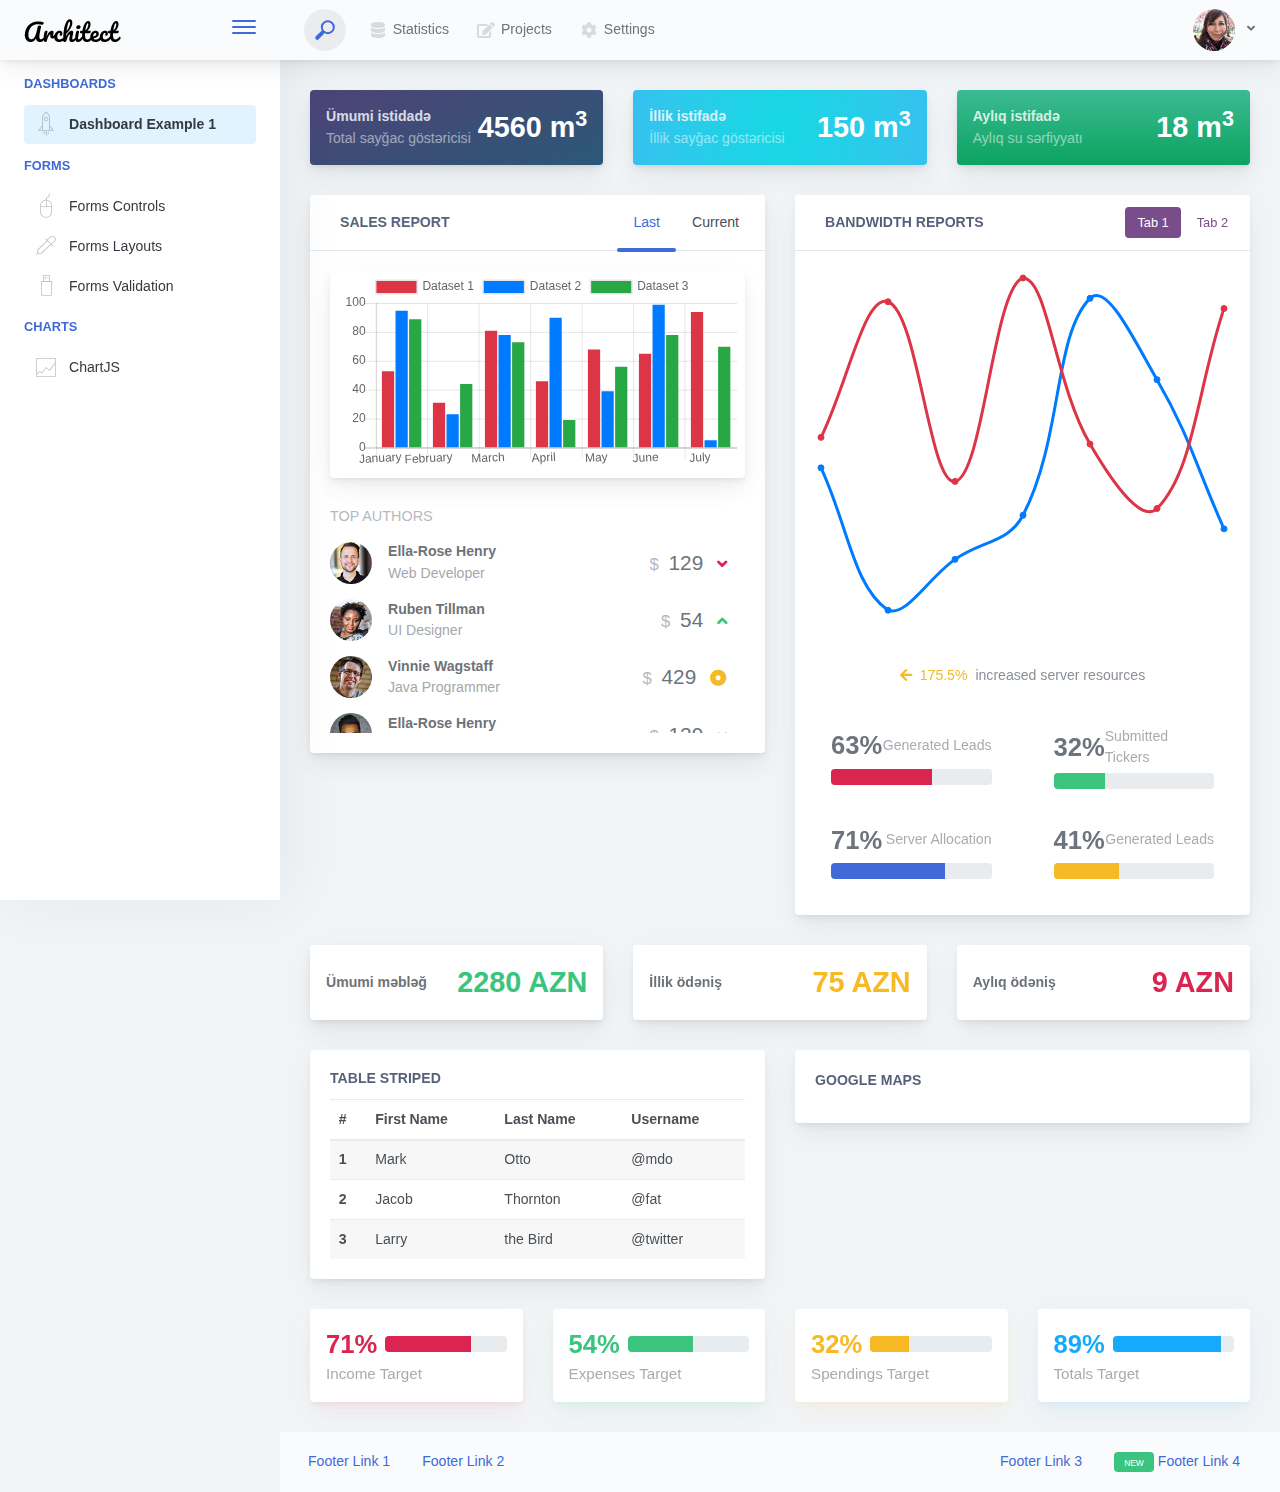
==== index.html @ ba6c0e0d "third" ====
<!doctype html>
<html lang="en">

<head>
    <meta charset="utf-8">
    <meta http-equiv="X-UA-Compatible" content="IE=edge">
    <meta http-equiv="Content-Language" content="en">
    <meta http-equiv="Content-Type" content="text/html; charset=utf-8"/>
    <title>AQUArantine</title>
    <meta name="viewport" content="width=device-width, initial-scale=1, maximum-scale=1, user-scalable=no, shrink-to-fit=no" />
    <meta name="description" content="This is an example dashboard created using build-in elements and components.">
    <meta name="msapplication-tap-highlight" content="no">
    <!--
    =========================================================
    * ArchitectUI HTML Theme Dashboard - v1.0.0
    =========================================================
    * Product Page: https://dashboardpack.com
    * Copyright 2019 DashboardPack (https://dashboardpack.com)
    * Licensed under MIT (https://github.com/DashboardPack/architectui-html-theme-free/blob/master/LICENSE)
    =========================================================
    * The above copyright notice and this permission notice shall be included in all copies or substantial portions of the Software.
    -->
<link href="./main.css" rel="stylesheet"></head>
<body>
    <div class="app-container app-theme-white body-tabs-shadow fixed-sidebar fixed-header">
        <div class="app-header header-shadow">
            <div class="app-header__logo">
                <div class="logo-src"></div>
                <div class="header__pane ml-auto">
                    <div>
                        <button type="button" class="hamburger close-sidebar-btn hamburger--elastic" data-class="closed-sidebar">
                            <span class="hamburger-box">
                                <span class="hamburger-inner"></span>
                            </span>
                        </button>
                    </div>
                </div>
            </div>
            <div class="app-header__mobile-menu">
                <div>
                    <button type="button" class="hamburger hamburger--elastic mobile-toggle-nav">
                        <span class="hamburger-box">
                            <span class="hamburger-inner"></span>
                        </span>
                    </button>
                </div>
            </div>
            <div class="app-header__menu">
                <span>
                    <button type="button" class="btn-icon btn-icon-only btn btn-primary btn-sm mobile-toggle-header-nav">
                        <span class="btn-icon-wrapper">
                            <i class="fa fa-ellipsis-v fa-w-6"></i>
                        </span>
                    </button>
                </span>
            </div>    <div class="app-header__content">
                <div class="app-header-left">
                    <div class="search-wrapper">
                        <div class="input-holder">
                            <input type="text" class="search-input" placeholder="Type to search">
                            <button class="search-icon"><span></span></button>
                        </div>
                        <button class="close"></button>
                    </div>
                    <ul class="header-menu nav">
                        <li class="nav-item">
                            <a href="javascript:void(0);" class="nav-link">
                                <i class="nav-link-icon fa fa-database"> </i>
                                Statistics
                            </a>
                        </li>
                        <li class="btn-group nav-item">
                            <a href="javascript:void(0);" class="nav-link">
                                <i class="nav-link-icon fa fa-edit"></i>
                                Projects
                            </a>
                        </li>
                        <li class="dropdown nav-item">
                            <a href="javascript:void(0);" class="nav-link">
                                <i class="nav-link-icon fa fa-cog"></i>
                                Settings
                            </a>
                        </li>
                    </ul>        </div>
                <div class="app-header-right">
                    <div class="header-btn-lg pr-0">
                        <div class="widget-content p-0">
                            <div class="widget-content-wrapper">
                                <div class="widget-content-left">
                                    <div class="btn-group">
                                        <a data-toggle="dropdown" aria-haspopup="true" aria-expanded="false" class="p-0 btn">
                                            <img width="42" class="rounded-circle" src="assets/images/avatars/1.jpg" alt="">
                                            <i class="fa fa-angle-down ml-2 opacity-8"></i>
                                        </a>
                                        <div tabindex="-1" role="menu" aria-hidden="true" class="dropdown-menu dropdown-menu-right">
                                            <button type="button" tabindex="0" class="dropdown-item">User Account</button>
                                            <button type="button" tabindex="0" class="dropdown-item">Settings</button>
                                            <h6 tabindex="-1" class="dropdown-header">Header</h6>
                                            <button type="button" tabindex="0" class="dropdown-item">Actions</button>
                                            <div tabindex="-1" class="dropdown-divider"></div>
                                            <button type="button" tabindex="0" class="dropdown-item">Dividers</button>
                                        </div>
                                    </div>
                                </div>
                                <div class="widget-content-left  ml-3 header-user-info">
                                    <div class="widget-heading">
                                        Alina Mclourd
                                    </div>
                                    <div class="widget-subheading">
                                        VP People Manager
                                    </div>
                                </div>
                                <div class="widget-content-right header-user-info ml-3">
                                    <button type="button" class="btn-shadow p-1 btn btn-primary btn-sm show-toastr-example">
                                        <i class="fa text-white fa-calendar pr-1 pl-1"></i>
                                    </button>
                                </div>
                            </div>
                        </div>
                    </div>        </div>
            </div>
        </div>        <div class="ui-theme-settings">
            <div class="theme-settings__inner">
                <div class="scrollbar-container">
                    <div class="theme-settings__options-wrapper">
                        <h3 class="themeoptions-heading">Layout Options
                        </h3>
                        <div class="p-3">
                            <ul class="list-group">
                                <li class="list-group-item">
                                    <div class="widget-content p-0">
                                        <div class="widget-content-wrapper">
                                            <div class="widget-content-left mr-3">
                                                <div class="switch has-switch switch-container-class" data-class="fixed-header">
                                                    <div class="switch-animate switch-on">
                                                        <input type="checkbox" checked data-toggle="toggle" data-onstyle="success">
                                                    </div>
                                                </div>
                                            </div>
                                            <div class="widget-content-left">
                                                <div class="widget-heading">Fixed Header
                                                </div>
                                                <div class="widget-subheading">Makes the header top fixed, always visible!
                                                </div>
                                            </div>
                                        </div>
                                    </div>
                                </li>
                                <li class="list-group-item">
                                    <div class="widget-content p-0">
                                        <div class="widget-content-wrapper">
                                            <div class="widget-content-left mr-3">
                                                <div class="switch has-switch switch-container-class" data-class="fixed-sidebar">
                                                    <div class="switch-animate switch-on">
                                                        <input type="checkbox" checked data-toggle="toggle" data-onstyle="success">
                                                    </div>
                                                </div>
                                            </div>
                                            <div class="widget-content-left">
                                                <div class="widget-heading">Fixed Sidebar
                                                </div>
                                                <div class="widget-subheading">Makes the sidebar left fixed, always visible!
                                                </div>
                                            </div>
                                        </div>
                                    </div>
                                </li>
                                <li class="list-group-item">
                                    <div class="widget-content p-0">
                                        <div class="widget-content-wrapper">
                                            <div class="widget-content-left mr-3">
                                                <div class="switch has-switch switch-container-class" data-class="fixed-footer">
                                                    <div class="switch-animate switch-off">
                                                        <input type="checkbox" data-toggle="toggle" data-onstyle="success">
                                                    </div>
                                                </div>
                                            </div>
                                            <div class="widget-content-left">
                                                <div class="widget-heading">Fixed Footer
                                                </div>
                                                <div class="widget-subheading">Makes the app footer bottom fixed, always visible!
                                                </div>
                                            </div>
                                        </div>
                                    </div>
                                </li>
                            </ul>
                        </div>
                        <h3 class="themeoptions-heading">
                            <div>
                                Header Options
                            </div>
                            <button type="button" class="btn-pill btn-shadow btn-wide ml-auto btn btn-focus btn-sm switch-header-cs-class" data-class="">
                                Restore Default
                            </button>
                        </h3>
                        <div class="p-3">
                            <ul class="list-group">
                                <li class="list-group-item">
                                    <h5 class="pb-2">Choose Color Scheme
                                    </h5>
                                    <div class="theme-settings-swatches">
                                        <div class="swatch-holder bg-primary switch-header-cs-class" data-class="bg-primary header-text-light">
                                        </div>
                                        <div class="swatch-holder bg-secondary switch-header-cs-class" data-class="bg-secondary header-text-light">
                                        </div>
                                        <div class="swatch-holder bg-success switch-header-cs-class" data-class="bg-success header-text-dark">
                                        </div>
                                        <div class="swatch-holder bg-info switch-header-cs-class" data-class="bg-info header-text-dark">
                                        </div>
                                        <div class="swatch-holder bg-warning switch-header-cs-class" data-class="bg-warning header-text-dark">
                                        </div>
                                        <div class="swatch-holder bg-danger switch-header-cs-class" data-class="bg-danger header-text-light">
                                        </div>
                                        <div class="swatch-holder bg-light switch-header-cs-class" data-class="bg-light header-text-dark">
                                        </div>
                                        <div class="swatch-holder bg-dark switch-header-cs-class" data-class="bg-dark header-text-light">
                                        </div>
                                        <div class="swatch-holder bg-focus switch-header-cs-class" data-class="bg-focus header-text-light">
                                        </div>
                                        <div class="swatch-holder bg-alternate switch-header-cs-class" data-class="bg-alternate header-text-light">
                                        </div>
                                        <div class="divider">
                                        </div>
                                        <div class="swatch-holder bg-vicious-stance switch-header-cs-class" data-class="bg-vicious-stance header-text-light">
                                        </div>
                                        <div class="swatch-holder bg-midnight-bloom switch-header-cs-class" data-class="bg-midnight-bloom header-text-light">
                                        </div>
                                        <div class="swatch-holder bg-night-sky switch-header-cs-class" data-class="bg-night-sky header-text-light">
                                        </div>
                                        <div class="swatch-holder bg-slick-carbon switch-header-cs-class" data-class="bg-slick-carbon header-text-light">
                                        </div>
                                        <div class="swatch-holder bg-asteroid switch-header-cs-class" data-class="bg-asteroid header-text-light">
                                        </div>
                                        <div class="swatch-holder bg-royal switch-header-cs-class" data-class="bg-royal header-text-light">
                                        </div>
                                        <div class="swatch-holder bg-warm-flame switch-header-cs-class" data-class="bg-warm-flame header-text-dark">
                                        </div>
                                        <div class="swatch-holder bg-night-fade switch-header-cs-class" data-class="bg-night-fade header-text-dark">
                                        </div>
                                        <div class="swatch-holder bg-sunny-morning switch-header-cs-class" data-class="bg-sunny-morning header-text-dark">
                                        </div>
                                        <div class="swatch-holder bg-tempting-azure switch-header-cs-class" data-class="bg-tempting-azure header-text-dark">
                                        </div>
                                        <div class="swatch-holder bg-amy-crisp switch-header-cs-class" data-class="bg-amy-crisp header-text-dark">
                                        </div>
                                        <div class="swatch-holder bg-heavy-rain switch-header-cs-class" data-class="bg-heavy-rain header-text-dark">
                                        </div>
                                        <div class="swatch-holder bg-mean-fruit switch-header-cs-class" data-class="bg-mean-fruit header-text-dark">
                                        </div>
                                        <div class="swatch-holder bg-malibu-beach switch-header-cs-class" data-class="bg-malibu-beach header-text-light">
                                        </div>
                                        <div class="swatch-holder bg-deep-blue switch-header-cs-class" data-class="bg-deep-blue header-text-dark">
                                        </div>
                                        <div class="swatch-holder bg-ripe-malin switch-header-cs-class" data-class="bg-ripe-malin header-text-light">
                                        </div>
                                        <div class="swatch-holder bg-arielle-smile switch-header-cs-class" data-class="bg-arielle-smile header-text-light">
                                        </div>
                                        <div class="swatch-holder bg-plum-plate switch-header-cs-class" data-class="bg-plum-plate header-text-light">
                                        </div>
                                        <div class="swatch-holder bg-happy-fisher switch-header-cs-class" data-class="bg-happy-fisher header-text-dark">
                                        </div>
                                        <div class="swatch-holder bg-happy-itmeo switch-header-cs-class" data-class="bg-happy-itmeo header-text-light">
                                        </div>
                                        <div class="swatch-holder bg-mixed-hopes switch-header-cs-class" data-class="bg-mixed-hopes header-text-light">
                                        </div>
                                        <div class="swatch-holder bg-strong-bliss switch-header-cs-class" data-class="bg-strong-bliss header-text-light">
                                        </div>
                                        <div class="swatch-holder bg-grow-early switch-header-cs-class" data-class="bg-grow-early header-text-light">
                                        </div>
                                        <div class="swatch-holder bg-love-kiss switch-header-cs-class" data-class="bg-love-kiss header-text-light">
                                        </div>
                                        <div class="swatch-holder bg-premium-dark switch-header-cs-class" data-class="bg-premium-dark header-text-light">
                                        </div>
                                        <div class="swatch-holder bg-happy-green switch-header-cs-class" data-class="bg-happy-green header-text-light">
                                        </div>
                                    </div>
                                </li>
                            </ul>
                        </div>
                        <h3 class="themeoptions-heading">
                            <div>Sidebar Options</div>
                            <button type="button" class="btn-pill btn-shadow btn-wide ml-auto btn btn-focus btn-sm switch-sidebar-cs-class" data-class="">
                                Restore Default
                            </button>
                        </h3>
                        <div class="p-3">
                            <ul class="list-group">
                                <li class="list-group-item">
                                    <h5 class="pb-2">Choose Color Scheme
                                    </h5>
                                    <div class="theme-settings-swatches">
                                        <div class="swatch-holder bg-primary switch-sidebar-cs-class" data-class="bg-primary sidebar-text-light">
                                        </div>
                                        <div class="swatch-holder bg-secondary switch-sidebar-cs-class" data-class="bg-secondary sidebar-text-light">
                                        </div>
                                        <div class="swatch-holder bg-success switch-sidebar-cs-class" data-class="bg-success sidebar-text-dark">
                                        </div>
                                        <div class="swatch-holder bg-info switch-sidebar-cs-class" data-class="bg-info sidebar-text-dark">
                                        </div>
                                        <div class="swatch-holder bg-warning switch-sidebar-cs-class" data-class="bg-warning sidebar-text-dark">
                                        </div>
                                        <div class="swatch-holder bg-danger switch-sidebar-cs-class" data-class="bg-danger sidebar-text-light">
                                        </div>
                                        <div class="swatch-holder bg-light switch-sidebar-cs-class" data-class="bg-light sidebar-text-dark">
                                        </div>
                                        <div class="swatch-holder bg-dark switch-sidebar-cs-class" data-class="bg-dark sidebar-text-light">
                                        </div>
                                        <div class="swatch-holder bg-focus switch-sidebar-cs-class" data-class="bg-focus sidebar-text-light">
                                        </div>
                                        <div class="swatch-holder bg-alternate switch-sidebar-cs-class" data-class="bg-alternate sidebar-text-light">
                                        </div>
                                        <div class="divider">
                                        </div>
                                        <div class="swatch-holder bg-vicious-stance switch-sidebar-cs-class" data-class="bg-vicious-stance sidebar-text-light">
                                        </div>
                                        <div class="swatch-holder bg-midnight-bloom switch-sidebar-cs-class" data-class="bg-midnight-bloom sidebar-text-light">
                                        </div>
                                        <div class="swatch-holder bg-night-sky switch-sidebar-cs-class" data-class="bg-night-sky sidebar-text-light">
                                        </div>
                                        <div class="swatch-holder bg-slick-carbon switch-sidebar-cs-class" data-class="bg-slick-carbon sidebar-text-light">
                                        </div>
                                        <div class="swatch-holder bg-asteroid switch-sidebar-cs-class" data-class="bg-asteroid sidebar-text-light">
                                        </div>
                                        <div class="swatch-holder bg-royal switch-sidebar-cs-class" data-class="bg-royal sidebar-text-light">
                                        </div>
                                        <div class="swatch-holder bg-warm-flame switch-sidebar-cs-class" data-class="bg-warm-flame sidebar-text-dark">
                                        </div>
                                        <div class="swatch-holder bg-night-fade switch-sidebar-cs-class" data-class="bg-night-fade sidebar-text-dark">
                                        </div>
                                        <div class="swatch-holder bg-sunny-morning switch-sidebar-cs-class" data-class="bg-sunny-morning sidebar-text-dark">
                                        </div>
                                        <div class="swatch-holder bg-tempting-azure switch-sidebar-cs-class" data-class="bg-tempting-azure sidebar-text-dark">
                                        </div>
                                        <div class="swatch-holder bg-amy-crisp switch-sidebar-cs-class" data-class="bg-amy-crisp sidebar-text-dark">
                                        </div>
                                        <div class="swatch-holder bg-heavy-rain switch-sidebar-cs-class" data-class="bg-heavy-rain sidebar-text-dark">
                                        </div>
                                        <div class="swatch-holder bg-mean-fruit switch-sidebar-cs-class" data-class="bg-mean-fruit sidebar-text-dark">
                                        </div>
                                        <div class="swatch-holder bg-malibu-beach switch-sidebar-cs-class" data-class="bg-malibu-beach sidebar-text-light">
                                        </div>
                                        <div class="swatch-holder bg-deep-blue switch-sidebar-cs-class" data-class="bg-deep-blue sidebar-text-dark">
                                        </div>
                                        <div class="swatch-holder bg-ripe-malin switch-sidebar-cs-class" data-class="bg-ripe-malin sidebar-text-light">
                                        </div>
                                        <div class="swatch-holder bg-arielle-smile switch-sidebar-cs-class" data-class="bg-arielle-smile sidebar-text-light">
                                        </div>
                                        <div class="swatch-holder bg-plum-plate switch-sidebar-cs-class" data-class="bg-plum-plate sidebar-text-light">
                                        </div>
                                        <div class="swatch-holder bg-happy-fisher switch-sidebar-cs-class" data-class="bg-happy-fisher sidebar-text-dark">
                                        </div>
                                        <div class="swatch-holder bg-happy-itmeo switch-sidebar-cs-class" data-class="bg-happy-itmeo sidebar-text-light">
                                        </div>
                                        <div class="swatch-holder bg-mixed-hopes switch-sidebar-cs-class" data-class="bg-mixed-hopes sidebar-text-light">
                                        </div>
                                        <div class="swatch-holder bg-strong-bliss switch-sidebar-cs-class" data-class="bg-strong-bliss sidebar-text-light">
                                        </div>
                                        <div class="swatch-holder bg-grow-early switch-sidebar-cs-class" data-class="bg-grow-early sidebar-text-light">
                                        </div>
                                        <div class="swatch-holder bg-love-kiss switch-sidebar-cs-class" data-class="bg-love-kiss sidebar-text-light">
                                        </div>
                                        <div class="swatch-holder bg-premium-dark switch-sidebar-cs-class" data-class="bg-premium-dark sidebar-text-light">
                                        </div>
                                        <div class="swatch-holder bg-happy-green switch-sidebar-cs-class" data-class="bg-happy-green sidebar-text-light">
                                        </div>
                                    </div>
                                </li>
                            </ul>
                        </div>
                        <h3 class="themeoptions-heading">
                            <div>Main Content Options</div>
                            <button type="button" class="btn-pill btn-shadow btn-wide ml-auto active btn btn-focus btn-sm">Restore Default
                            </button>
                        </h3>
                        <div class="p-3">
                            <ul class="list-group">
                                <li class="list-group-item">
                                    <h5 class="pb-2">Page Section Tabs
                                    </h5>
                                    <div class="theme-settings-swatches">
                                        <div role="group" class="mt-2 btn-group">
                                            <button type="button" class="btn-wide btn-shadow btn-primary btn btn-secondary switch-theme-class" data-class="body-tabs-line">
                                                Line
                                            </button>
                                            <button type="button" class="btn-wide btn-shadow btn-primary active btn btn-secondary switch-theme-class" data-class="body-tabs-shadow">
                                                Shadow
                                            </button>
                                        </div>
                                    </div>
                                </li>
                            </ul>
                        </div>
                    </div>
                </div>
            </div>
        </div>        <div class="app-main">
                <div class="app-sidebar sidebar-shadow">
                    <div class="app-header__logo">
                        <div class="logo-src"></div>
                        <div class="header__pane ml-auto">
                            <div>
                                <button type="button" class="hamburger close-sidebar-btn hamburger--elastic" data-class="closed-sidebar">
                                    <span class="hamburger-box">
                                        <span class="hamburger-inner"></span>
                                    </span>
                                </button>
                            </div>
                        </div>
                    </div>
                    <div class="app-header__mobile-menu">
                        <div>
                            <button type="button" class="hamburger hamburger--elastic mobile-toggle-nav">
                                <span class="hamburger-box">
                                    <span class="hamburger-inner"></span>
                                </span>
                            </button>
                        </div>
                    </div>
                    <div class="app-header__menu">
                        <span>
                            <button type="button" class="btn-icon btn-icon-only btn btn-primary btn-sm mobile-toggle-header-nav">
                                <span class="btn-icon-wrapper">
                                    <i class="fa fa-ellipsis-v fa-w-6"></i>
                                </span>
                            </button>
                        </span>
                    </div>    <div class="scrollbar-sidebar">
                        <div class="app-sidebar__inner">
                            <ul class="vertical-nav-menu">
                                <li class="app-sidebar__heading">Dashboards</li>
                                <li>
                                    <a href="index.html" class="mm-active">
                                        <i class="metismenu-icon pe-7s-rocket"></i>
                                        Dashboard Example 1
                                    </a>
                                </li>

                                <li class="app-sidebar__heading">Forms</li>
                                <li>
                                    <a href="forms-controls.html">
                                        <i class="metismenu-icon pe-7s-mouse">
                                        </i>Forms Controls
                                    </a>
                                </li>
                                <li>
                                    <a href="forms-layouts.html">
                                        <i class="metismenu-icon pe-7s-eyedropper">
                                        </i>Forms Layouts
                                    </a>
                                </li>
                                <li>
                                    <a href="forms-validation.html">
                                        <i class="metismenu-icon pe-7s-pendrive">
                                        </i>Forms Validation
                                    </a>
                                </li>
                                <li class="app-sidebar__heading">Charts</li>
                                <li>
                                    <a href="charts-chartjs.html">
                                        <i class="metismenu-icon pe-7s-graph2">
                                        </i>ChartJS
                                    </a>
                                </li>
                                
                            </ul>
                        </div>
                    </div>
                </div>    <div class="app-main__outer">
                    <div class="app-main__inner">
                          <div class="row">
                            <div class="col-md-6 col-xl-4">
                                <div class="card mb-3 widget-content bg-midnight-bloom">
                                    <div class="widget-content-wrapper text-white">
                                        <div class="widget-content-left">
                                            <div class="widget-heading">Ümumi istidadə</div>
                                            <div class="widget-subheading">Total sayğac göstəricisi</div>
                                        </div>
                                        <div class="widget-content-right">
                                            <div class="widget-numbers text-white"><span>4560 m<sup>3</sup></span></div>
                                        </div>
                                    </div>
                                </div>
                            </div>
                            <div class="col-md-6 col-xl-4">
                                <div class="card mb-3 widget-content bg-arielle-smile">
                                    <div class="widget-content-wrapper text-white">
                                        <div class="widget-content-left">
                                            <div class="widget-heading">İllik istifadə</div>
                                            <div class="widget-subheading">İllik sayğac göstəricisi</div>
                                        </div>
                                        <div class="widget-content-right">
                                            <div class="widget-numbers text-white"><span>150 m<sup>3</sup></span></div>
                                        </div>
                                    </div>
                                </div>
                            </div>
                            <div class="col-md-6 col-xl-4">
                                <div class="card mb-3 widget-content bg-grow-early">
                                    <div class="widget-content-wrapper text-white">
                                        <div class="widget-content-left">
                                            <div class="widget-heading">Aylıq istifadə</div>
                                            <div class="widget-subheading">Aylıq su sərfiyyatı</div>
                                        </div>
                                        <div class="widget-content-right">
                                            <div class="widget-numbers text-white"><span>18 m<sup>3</sup></span></div>
                                        </div>
                                    </div>
                                </div>
                            </div>
                            <div class="d-xl-none d-lg-block col-md-6 col-xl-4">
                                <div class="card mb-3 widget-content bg-premium-dark">
                                    <div class="widget-content-wrapper text-white">
                                        <div class="widget-content-left">
                                            <div class="widget-heading">Products Sold</div>
                                            <div class="widget-subheading">Revenue streams</div>
                                        </div>
                                        <div class="widget-content-right">
                                            <div class="widget-numbers text-warning"><span>$14M</span></div>
                                        </div>
                                    </div>
                                </div>
                            </div>
                        </div>
                        <div class="row">
                            <div class="col-md-12 col-lg-6">
                                <div class="mb-3 card">
                                    <div class="card-header-tab card-header-tab-animation card-header">
                                        <div class="card-header-title">
                                            <i class="header-icon lnr-apartment icon-gradient bg-love-kiss"> </i>
                                            Sales Report
                                        </div>
                                        <ul class="nav">
                                            <li class="nav-item"><a href="javascript:void(0);" class="active nav-link">Last</a></li>
                                            <li class="nav-item"><a href="javascript:void(0);" class="nav-link second-tab-toggle">Current</a></li>
                                        </ul>
                                    </div>
                                    <div class="card-body">
                                        <div class="tab-content">
                                            <div class="tab-pane fade show active" id="tabs-eg-77">
                                                <div class="card mb-3 widget-chart widget-chart2 text-left w-100">
                                                    <div class="widget-chat-wrapper-outer">
                                                        <div class="widget-chart-wrapper widget-chart-wrapper-lg opacity-10 m-0">
                                                            <canvas id="canvas"></canvas>
                                                        </div>
                                                    </div>
                                                </div>
                                                <h6 class="text-muted text-uppercase font-size-md opacity-5 font-weight-normal">Top Authors</h6>
                                                <div class="scroll-area-sm">
                                                    <div class="scrollbar-container">
                                                        <ul class="rm-list-borders rm-list-borders-scroll list-group list-group-flush">
                                                            <li class="list-group-item">
                                                                <div class="widget-content p-0">
                                                                    <div class="widget-content-wrapper">
                                                                        <div class="widget-content-left mr-3">
                                                                            <img width="42" class="rounded-circle" src="assets/images/avatars/9.jpg" alt="">
                                                                        </div>
                                                                        <div class="widget-content-left">
                                                                            <div class="widget-heading">Ella-Rose Henry</div>
                                                                            <div class="widget-subheading">Web Developer</div>
                                                                        </div>
                                                                        <div class="widget-content-right">
                                                                            <div class="font-size-xlg text-muted">
                                                                                <small class="opacity-5 pr-1">$</small>
                                                                                <span>129</span>
                                                                                <small class="text-danger pl-2">
                                                                                    <i class="fa fa-angle-down"></i>
                                                                                </small>
                                                                            </div>
                                                                        </div>
                                                                    </div>
                                                                </div>
                                                            </li>
                                                            <li class="list-group-item">
                                                                <div class="widget-content p-0">
                                                                    <div class="widget-content-wrapper">
                                                                        <div class="widget-content-left mr-3">
                                                                            <img width="42" class="rounded-circle" src="assets/images/avatars/5.jpg" alt="">
                                                                        </div>
                                                                        <div class="widget-content-left">
                                                                            <div class="widget-heading">Ruben Tillman</div>
                                                                            <div class="widget-subheading">UI Designer</div>
                                                                        </div>
                                                                        <div class="widget-content-right">
                                                                            <div class="font-size-xlg text-muted">
                                                                                <small class="opacity-5 pr-1">$</small>
                                                                                <span>54</span>
                                                                                <small class="text-success pl-2">
                                                                                    <i class="fa fa-angle-up"></i>
                                                                                </small>
                                                                            </div>
                                                                        </div>
                                                                    </div>
                                                                </div>
                                                            </li>
                                                            <li class="list-group-item">
                                                                <div class="widget-content p-0">
                                                                    <div class="widget-content-wrapper">
                                                                        <div class="widget-content-left mr-3">
                                                                            <img width="42" class="rounded-circle" src="assets/images/avatars/4.jpg" alt="">
                                                                        </div>
                                                                        <div class="widget-content-left">
                                                                            <div class="widget-heading">Vinnie Wagstaff</div>
                                                                            <div class="widget-subheading">Java Programmer</div>
                                                                        </div>
                                                                        <div class="widget-content-right">
                                                                            <div class="font-size-xlg text-muted">
                                                                                <small class="opacity-5 pr-1">$</small>
                                                                                <span>429</span>
                                                                                <small class="text-warning pl-2">
                                                                                    <i class="fa fa-dot-circle"></i>
                                                                                </small>
                                                                            </div>
                                                                        </div>
                                                                    </div>
                                                                </div>
                                                            </li>
                                                            <li class="list-group-item">
                                                                <div class="widget-content p-0">
                                                                    <div class="widget-content-wrapper">
                                                                        <div class="widget-content-left mr-3">
                                                                            <img width="42" class="rounded-circle" src="assets/images/avatars/3.jpg" alt="">
                                                                        </div>
                                                                        <div class="widget-content-left">
                                                                            <div class="widget-heading">Ella-Rose Henry</div>
                                                                            <div class="widget-subheading">Web Developer</div>
                                                                        </div>
                                                                        <div class="widget-content-right">
                                                                            <div class="font-size-xlg text-muted">
                                                                                <small class="opacity-5 pr-1">$</small>
                                                                                <span>129</span>
                                                                                <small class="text-danger pl-2">
                                                                                    <i class="fa fa-angle-down"></i>
                                                                                </small>
                                                                            </div>
                                                                        </div>
                                                                    </div>
                                                                </div>
                                                            </li>
                                                            <li class="list-group-item">
                                                                <div class="widget-content p-0">
                                                                    <div class="widget-content-wrapper">
                                                                        <div class="widget-content-left mr-3">
                                                                            <img width="42" class="rounded-circle" src="assets/images/avatars/2.jpg" alt="">
                                                                        </div>
                                                                        <div class="widget-content-left">
                                                                            <div class="widget-heading">Ruben Tillman</div>
                                                                            <div class="widget-subheading">UI Designer</div>
                                                                        </div>
                                                                        <div class="widget-content-right">
                                                                            <div class="font-size-xlg text-muted">
                                                                                <small class="opacity-5 pr-1">$</small>
                                                                                <span>54</span>
                                                                                <small class="text-success pl-2">
                                                                                    <i class="fa fa-angle-up"></i>
                                                                                </small>
                                                                            </div>
                                                                        </div>
                                                                    </div>
                                                                </div>
                                                            </li>
                                                        </ul>
                                                    </div>
                                                </div>
                                            </div>
                                        </div>
                                    </div>
                                </div>
                            </div>
                            <div class="col-md-12 col-lg-6">
                                <div class="mb-3 card">
                                    <div class="card-header-tab card-header">
                                        <div class="card-header-title">
                                            <i class="header-icon lnr-rocket icon-gradient bg-tempting-azure"> </i>
                                            Bandwidth Reports
                                        </div>
                                        <div class="btn-actions-pane-right">
                                            <div class="nav">
                                                <a href="javascript:void(0);" class="border-0 btn-pill btn-wide btn-transition active btn btn-outline-alternate">Tab 1</a>
                                                <a href="javascript:void(0);" class="ml-1 btn-pill btn-wide border-0 btn-transition  btn btn-outline-alternate second-tab-toggle-alt">Tab 2</a>
                                            </div>
                                        </div>
                                    </div>
                                    <div class="tab-content">
                                        <div class="tab-pane fade active show" id="tab-eg-55">
                                            <div class="widget-chart p-3">
                                                <div style="height: 350px">
                                                    <canvas id="line-chart"></canvas>
                                                </div>
                                                <div class="widget-chart-content text-center mt-5">
                                                    <div class="widget-description mt-0 text-warning">
                                                        <i class="fa fa-arrow-left"></i>
                                                        <span class="pl-1">175.5%</span>
                                                        <span class="text-muted opacity-8 pl-1">increased server resources</span>
                                                    </div>
                                                </div>
                                            </div>
                                            <div class="pt-2 card-body">
                                                <div class="row">
                                                    <div class="col-md-6">
                                                        <div class="widget-content">
                                                            <div class="widget-content-outer">
                                                                <div class="widget-content-wrapper">
                                                                    <div class="widget-content-left">
                                                                        <div class="widget-numbers fsize-3 text-muted">63%</div>
                                                                    </div>
                                                                    <div class="widget-content-right">
                                                                        <div class="text-muted opacity-6">Generated Leads</div>
                                                                    </div>
                                                                </div>
                                                                <div class="widget-progress-wrapper mt-1">
                                                                    <div class="progress-bar-sm progress-bar-animated-alt progress">
                                                                        <div class="progress-bar bg-danger" role="progressbar" aria-valuenow="63" aria-valuemin="0" aria-valuemax="100" style="width: 63%;"></div>
                                                                    </div>
                                                                </div>
                                                            </div>
                                                        </div>
                                                    </div>
                                                    <div class="col-md-6">
                                                        <div class="widget-content">
                                                            <div class="widget-content-outer">
                                                                <div class="widget-content-wrapper">
                                                                    <div class="widget-content-left">
                                                                        <div class="widget-numbers fsize-3 text-muted">32%</div>
                                                                    </div>
                                                                    <div class="widget-content-right">
                                                                        <div class="text-muted opacity-6">Submitted Tickers</div>
                                                                    </div>
                                                                </div>
                                                                <div class="widget-progress-wrapper mt-1">
                                                                    <div class="progress-bar-sm progress-bar-animated-alt progress">
                                                                        <div class="progress-bar bg-success" role="progressbar" aria-valuenow="32" aria-valuemin="0" aria-valuemax="100" style="width: 32%;"></div>
                                                                    </div>
                                                                </div>
                                                            </div>
                                                        </div>
                                                    </div>
                                                    <div class="col-md-6">
                                                        <div class="widget-content">
                                                            <div class="widget-content-outer">
                                                                <div class="widget-content-wrapper">
                                                                    <div class="widget-content-left">
                                                                        <div class="widget-numbers fsize-3 text-muted">71%</div>
                                                                    </div>
                                                                    <div class="widget-content-right">
                                                                        <div class="text-muted opacity-6">Server Allocation</div>
                                                                    </div>
                                                                </div>
                                                                <div class="widget-progress-wrapper mt-1">
                                                                    <div class="progress-bar-sm progress-bar-animated-alt progress">
                                                                        <div class="progress-bar bg-primary" role="progressbar" aria-valuenow="71" aria-valuemin="0" aria-valuemax="100" style="width: 71%;"></div>
                                                                    </div>
                                                                </div>
                                                            </div>
                                                        </div>
                                                    </div>
                                                    <div class="col-md-6">
                                                        <div class="widget-content">
                                                            <div class="widget-content-outer">
                                                                <div class="widget-content-wrapper">
                                                                    <div class="widget-content-left">
                                                                        <div class="widget-numbers fsize-3 text-muted">41%</div>
                                                                    </div>
                                                                    <div class="widget-content-right">
                                                                        <div class="text-muted opacity-6">Generated Leads</div>
                                                                    </div>
                                                                </div>
                                                                <div class="widget-progress-wrapper mt-1">
                                                                    <div class="progress-bar-sm progress-bar-animated-alt progress">
                                                                        <div class="progress-bar bg-warning" role="progressbar" aria-valuenow="41" aria-valuemin="0" aria-valuemax="100" style="width: 41%;"></div>
                                                                    </div>
                                                                </div>
                                                            </div>
                                                        </div>
                                                    </div>
                                                </div>
                                            </div>
                                        </div>
                                    </div>
                                </div>
                            </div>
                        </div>
                        <div class="row">
                            <div class="col-md-6 col-xl-4">
                                <div class="card mb-3 widget-content">
                                    <div class="widget-content-outer">
                                        <div class="widget-content-wrapper">
                                            <div class="widget-content-left">
                                                <div class="widget-heading">Ümumi məbləğ</div>
                                            </div>
                                            <div class="widget-content-right">
                                                <div class="widget-numbers text-success">2280 AZN</div>
                                            </div>
                                        </div>
                                    </div>
                                </div>
                            </div>
                            <div class="col-md-6 col-xl-4">
                                <div class="card mb-3 widget-content">
                                    <div class="widget-content-outer">
                                        <div class="widget-content-wrapper">
                                            <div class="widget-content-left">
                                                <div class="widget-heading">İllik ödəniş</div>
                                            </div>
                                            <div class="widget-content-right">
                                                <div class="widget-numbers text-warning">75 AZN</div>
                                            </div>
                                        </div>
                                    </div>
                                </div>
                            </div>
                            <div class="col-md-6 col-xl-4">
                                <div class="card mb-3 widget-content">
                                    <div class="widget-content-outer">
                                        <div class="widget-content-wrapper">
                                            <div class="widget-content-left">
                                                <div class="widget-heading">Aylıq ödəniş</div>
                                            </div>
                                            <div class="widget-content-right">
                                                <div class="widget-numbers text-danger">9 AZN</div>
                                            </div>
                                        </div>
                                    </div>
                                </div>
                            </div>
                            <div class="d-xl-none d-lg-block col-md-6 col-xl-4">
                                <div class="card mb-3 widget-content">
                                    <div class="widget-content-outer">
                                        <div class="widget-content-wrapper">
                                            <div class="widget-content-left">
                                                <div class="widget-heading">Income</div>
                                                <div class="widget-subheading">Expected totals</div>
                                            </div>
                                            <div class="widget-content-right">
                                                <div class="widget-numbers text-focus">$147</div>
                                            </div>
                                        </div>
                                        <div class="widget-progress-wrapper">
                                            <div class="progress-bar-sm progress-bar-animated-alt progress">
                                                <div class="progress-bar bg-info" role="progressbar" aria-valuenow="54" aria-valuemin="0" aria-valuemax="100" style="width: 54%;"></div>
                                            </div>
                                            <div class="progress-sub-label">
                                                <div class="sub-label-left">Expenses</div>
                                                <div class="sub-label-right">100%</div>
                                            </div>
                                        </div>
                                    </div>
                                </div>
                            </div>
                        </div>
                        <div class="row">
                          <div class="col-lg-6">
                              <div class="main-card mb-3 card">
                                  <div class="card-body"><h5 class="card-title">Table striped</h5>
                                      <table class="mb-0 table table-striped">
                                          <thead>
                                          <tr>
                                              <th>#</th>
                                              <th>First Name</th>
                                              <th>Last Name</th>
                                              <th>Username</th>
                                          </tr>
                                          </thead>
                                          <tbody>
                                          <tr>
                                              <th scope="row">1</th>
                                              <td>Mark</td>
                                              <td>Otto</td>
                                              <td>@mdo</td>
                                          </tr>
                                          <tr>
                                              <th scope="row">2</th>
                                              <td>Jacob</td>
                                              <td>Thornton</td>
                                              <td>@fat</td>
                                          </tr>
                                          <tr>
                                              <th scope="row">3</th>
                                              <td>Larry</td>
                                              <td>the Bird</td>
                                              <td>@twitter</td>
                                          </tr>
                                          </tbody>
                                      </table>
                                  </div>
                              </div>
                          </div>
                          <div class="col-md-6">
                              <div class="main-card mb-3 card">
                                  <div class="card-body">
                                      <div class="card-title">Google Maps</div>
                                      <div id="gmap-example"></div>
                                  </div>
                              </div>
                          </div>
                        </div>
                        <div class="row">
                            <div class="col-md-6 col-lg-3">
                                <div class="card-shadow-danger mb-3 widget-chart widget-chart2 text-left card">
                                    <div class="widget-content">
                                        <div class="widget-content-outer">
                                            <div class="widget-content-wrapper">
                                                <div class="widget-content-left pr-2 fsize-1">
                                                    <div class="widget-numbers mt-0 fsize-3 text-danger">71%</div>
                                                </div>
                                                <div class="widget-content-right w-100">
                                                    <div class="progress-bar-xs progress">
                                                        <div class="progress-bar bg-danger" role="progressbar" aria-valuenow="71" aria-valuemin="0" aria-valuemax="100" style="width: 71%;"></div>
                                                    </div>
                                                </div>
                                            </div>
                                            <div class="widget-content-left fsize-1">
                                                <div class="text-muted opacity-6">Income Target</div>
                                            </div>
                                        </div>
                                    </div>
                                </div>
                            </div>
                            <div class="col-md-6 col-lg-3">
                                <div class="card-shadow-success mb-3 widget-chart widget-chart2 text-left card">
                                    <div class="widget-content">
                                        <div class="widget-content-outer">
                                            <div class="widget-content-wrapper">
                                                <div class="widget-content-left pr-2 fsize-1">
                                                    <div class="widget-numbers mt-0 fsize-3 text-success">54%</div>
                                                </div>
                                                <div class="widget-content-right w-100">
                                                    <div class="progress-bar-xs progress">
                                                        <div class="progress-bar bg-success" role="progressbar" aria-valuenow="54" aria-valuemin="0" aria-valuemax="100" style="width: 54%;"></div>
                                                    </div>
                                                </div>
                                            </div>
                                            <div class="widget-content-left fsize-1">
                                                <div class="text-muted opacity-6">Expenses Target</div>
                                            </div>
                                        </div>
                                    </div>
                                </div>
                            </div>
                            <div class="col-md-6 col-lg-3">
                                <div class="card-shadow-warning mb-3 widget-chart widget-chart2 text-left card">
                                    <div class="widget-content">
                                        <div class="widget-content-outer">
                                            <div class="widget-content-wrapper">
                                                <div class="widget-content-left pr-2 fsize-1">
                                                    <div class="widget-numbers mt-0 fsize-3 text-warning">32%</div>
                                                </div>
                                                <div class="widget-content-right w-100">
                                                    <div class="progress-bar-xs progress">
                                                        <div class="progress-bar bg-warning" role="progressbar" aria-valuenow="32" aria-valuemin="0" aria-valuemax="100" style="width: 32%;"></div>
                                                    </div>
                                                </div>
                                            </div>
                                            <div class="widget-content-left fsize-1">
                                                <div class="text-muted opacity-6">Spendings Target</div>
                                            </div>
                                        </div>
                                    </div>
                                </div>
                            </div>
                            <div class="col-md-6 col-lg-3">
                                <div class="card-shadow-info mb-3 widget-chart widget-chart2 text-left card">
                                    <div class="widget-content">
                                        <div class="widget-content-outer">
                                            <div class="widget-content-wrapper">
                                                <div class="widget-content-left pr-2 fsize-1">
                                                    <div class="widget-numbers mt-0 fsize-3 text-info">89%</div>
                                                </div>
                                                <div class="widget-content-right w-100">
                                                    <div class="progress-bar-xs progress">
                                                        <div class="progress-bar bg-info" role="progressbar" aria-valuenow="89" aria-valuemin="0" aria-valuemax="100" style="width: 89%;"></div>
                                                    </div>
                                                </div>
                                            </div>
                                            <div class="widget-content-left fsize-1">
                                                <div class="text-muted opacity-6">Totals Target</div>
                                            </div>
                                        </div>
                                    </div>
                                </div>
                            </div>
                        </div>
                    </div>
                    <div class="app-wrapper-footer">
                        <div class="app-footer">
                            <div class="app-footer__inner">
                                <div class="app-footer-left">
                                    <ul class="nav">
                                        <li class="nav-item">
                                            <a href="javascript:void(0);" class="nav-link">
                                                Footer Link 1
                                            </a>
                                        </li>
                                        <li class="nav-item">
                                            <a href="javascript:void(0);" class="nav-link">
                                                Footer Link 2
                                            </a>
                                        </li>
                                    </ul>
                                </div>
                                <div class="app-footer-right">
                                    <ul class="nav">
                                        <li class="nav-item">
                                            <a href="javascript:void(0);" class="nav-link">
                                                Footer Link 3
                                            </a>
                                        </li>
                                        <li class="nav-item">
                                            <a href="javascript:void(0);" class="nav-link">
                                                <div class="badge badge-success mr-1 ml-0">
                                                    <small>NEW</small>
                                                </div>
                                                Footer Link 4
                                            </a>
                                        </li>
                                    </ul>
                                </div>
                            </div>
                        </div>
                    </div>    </div>
                <script src="http://maps.google.com/maps/api/js?sensor=true"></script>
        </div>
    </div>
<script type="text/javascript" src="./assets/scripts/main.js"></script></body>
</html>
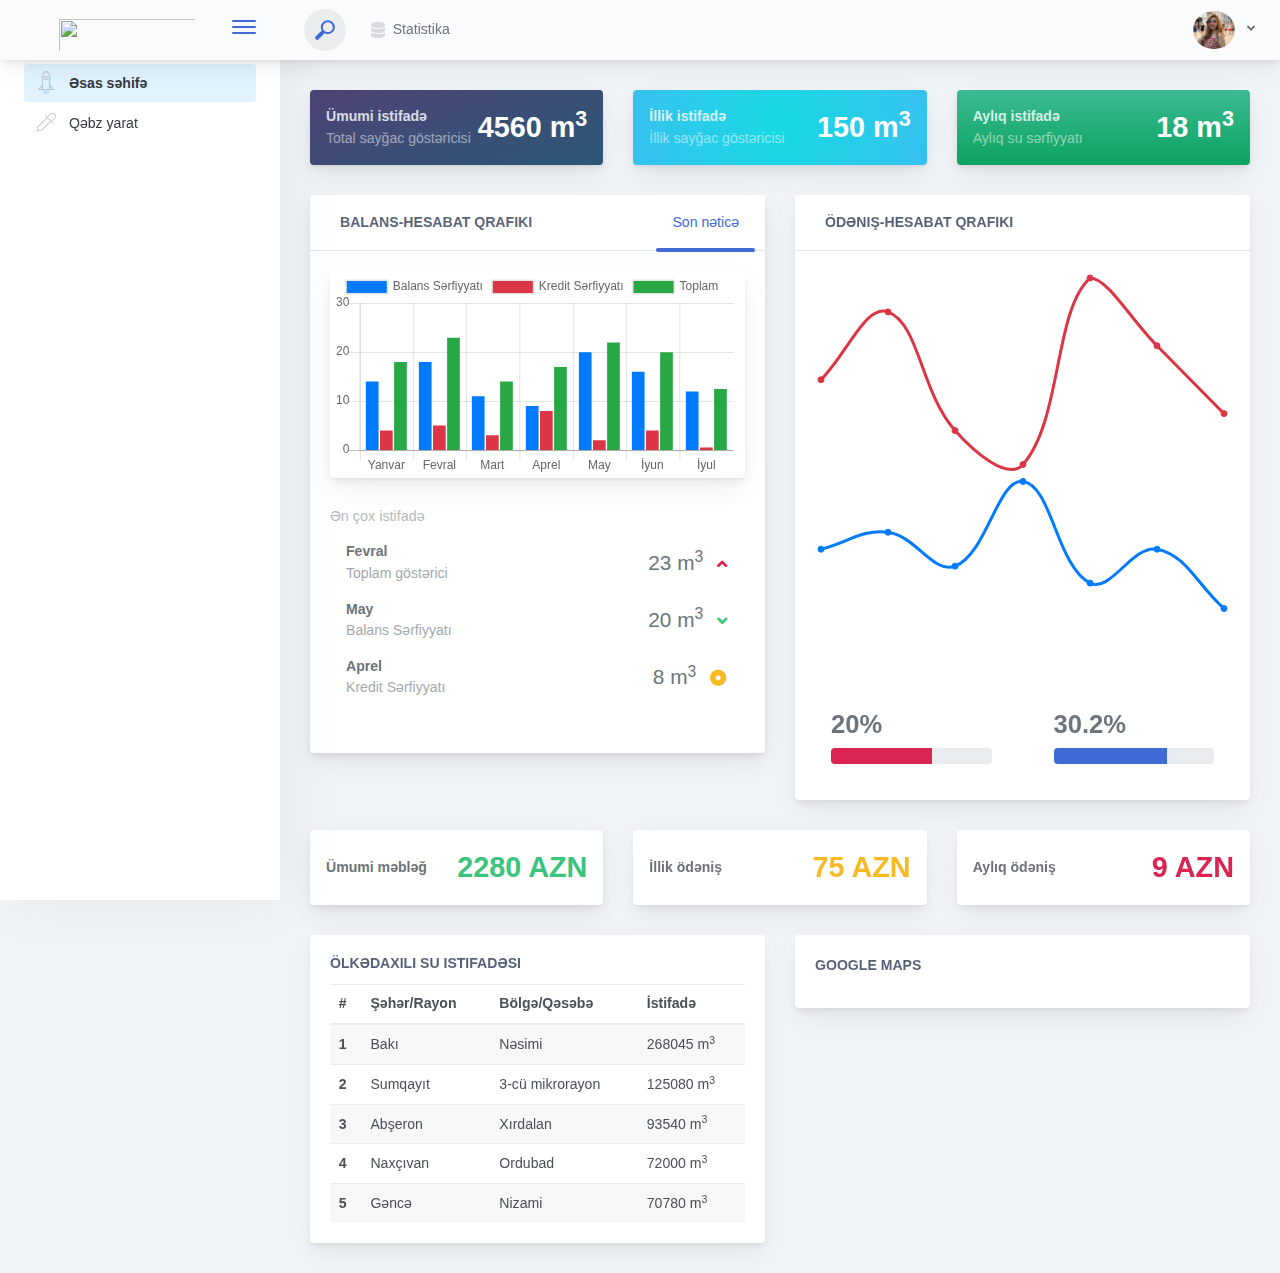
==== commit 38cf5751: "fourth" ====
--- a/index.html
+++ b/index.html
@@ -10,22 +10,15 @@
     <meta name="viewport" content="width=device-width, initial-scale=1, maximum-scale=1, user-scalable=no, shrink-to-fit=no" />
     <meta name="description" content="This is an example dashboard created using build-in elements and components.">
     <meta name="msapplication-tap-highlight" content="no">
-    <!--
-    =========================================================
-    * ArchitectUI HTML Theme Dashboard - v1.0.0
-    =========================================================
-    * Product Page: https://dashboardpack.com
-    * Copyright 2019 DashboardPack (https://dashboardpack.com)
-    * Licensed under MIT (https://github.com/DashboardPack/architectui-html-theme-free/blob/master/LICENSE)
-    =========================================================
-    * The above copyright notice and this permission notice shall be included in all copies or substantial portions of the Software.
-    -->
+
 <link href="./main.css" rel="stylesheet"></head>
 <body>
     <div class="app-container app-theme-white body-tabs-shadow fixed-sidebar fixed-header">
         <div class="app-header header-shadow">
             <div class="app-header__logo">
-                <div class="logo-src"></div>
+                <div class="logo-src">
+                <img src="/home/nariman/Desktop/architectui-html-free1/architectui-html-free/architectui-html-free/assets/images/logo-inverse.png" height="140%" width="140%" margin-left="10px" alt="">
+              </div>
                 <div class="header__pane ml-auto">
                     <div>
                         <button type="button" class="hamburger close-sidebar-btn hamburger--elastic" data-class="closed-sidebar">
@@ -66,21 +59,10 @@
                         <li class="nav-item">
                             <a href="javascript:void(0);" class="nav-link">
                                 <i class="nav-link-icon fa fa-database"> </i>
-                                Statistics
+                                Statistika
                             </a>
                         </li>
-                        <li class="btn-group nav-item">
-                            <a href="javascript:void(0);" class="nav-link">
-                                <i class="nav-link-icon fa fa-edit"></i>
-                                Projects
-                            </a>
-                        </li>
-                        <li class="dropdown nav-item">
-                            <a href="javascript:void(0);" class="nav-link">
-                                <i class="nav-link-icon fa fa-cog"></i>
-                                Settings
-                            </a>
-                        </li>
+
                     </ul>        </div>
                 <div class="app-header-right">
                     <div class="header-btn-lg pr-0">
@@ -104,17 +86,11 @@
                                 </div>
                                 <div class="widget-content-left  ml-3 header-user-info">
                                     <div class="widget-heading">
-                                        Alina Mclourd
-                                    </div>
-                                    <div class="widget-subheading">
-                                        VP People Manager
-                                    </div>
-                                </div>
-                                <div class="widget-content-right header-user-info ml-3">
-                                    <button type="button" class="btn-shadow p-1 btn btn-primary btn-sm show-toastr-example">
-                                        <i class="fa text-white fa-calendar pr-1 pl-1"></i>
-                                    </button>
-                                </div>
+                                        Sevda Aliyeva
+                                    </div>
+
+                                </div>
+                                
                             </div>
                         </div>
                     </div>        </div>
@@ -428,41 +404,22 @@
                     </div>    <div class="scrollbar-sidebar">
                         <div class="app-sidebar__inner">
                             <ul class="vertical-nav-menu">
-                                <li class="app-sidebar__heading">Dashboards</li>
                                 <li>
                                     <a href="index.html" class="mm-active">
                                         <i class="metismenu-icon pe-7s-rocket"></i>
-                                        Dashboard Example 1
+                                        Əsas səhifə
                                     </a>
                                 </li>
 
-                                <li class="app-sidebar__heading">Forms</li>
-                                <li>
-                                    <a href="forms-controls.html">
-                                        <i class="metismenu-icon pe-7s-mouse">
-                                        </i>Forms Controls
-                                    </a>
-                                </li>
                                 <li>
                                     <a href="forms-layouts.html">
                                         <i class="metismenu-icon pe-7s-eyedropper">
-                                        </i>Forms Layouts
+                                        </i>Qəbz yarat
                                     </a>
                                 </li>
-                                <li>
-                                    <a href="forms-validation.html">
-                                        <i class="metismenu-icon pe-7s-pendrive">
-                                        </i>Forms Validation
-                                    </a>
-                                </li>
-                                <li class="app-sidebar__heading">Charts</li>
-                                <li>
-                                    <a href="charts-chartjs.html">
-                                        <i class="metismenu-icon pe-7s-graph2">
-                                        </i>ChartJS
-                                    </a>
-                                </li>
-                                
+
+
+
                             </ul>
                         </div>
                     </div>
@@ -473,7 +430,7 @@
                                 <div class="card mb-3 widget-content bg-midnight-bloom">
                                     <div class="widget-content-wrapper text-white">
                                         <div class="widget-content-left">
-                                            <div class="widget-heading">Ümumi istidadə</div>
+                                            <div class="widget-heading">Ümumi istifadə</div>
                                             <div class="widget-subheading">Total sayğac göstəricisi</div>
                                         </div>
                                         <div class="widget-content-right">
@@ -508,19 +465,7 @@
                                     </div>
                                 </div>
                             </div>
-                            <div class="d-xl-none d-lg-block col-md-6 col-xl-4">
-                                <div class="card mb-3 widget-content bg-premium-dark">
-                                    <div class="widget-content-wrapper text-white">
-                                        <div class="widget-content-left">
-                                            <div class="widget-heading">Products Sold</div>
-                                            <div class="widget-subheading">Revenue streams</div>
-                                        </div>
-                                        <div class="widget-content-right">
-                                            <div class="widget-numbers text-warning"><span>$14M</span></div>
-                                        </div>
-                                    </div>
-                                </div>
-                            </div>
+
                         </div>
                         <div class="row">
                             <div class="col-md-12 col-lg-6">
@@ -528,11 +473,11 @@
                                     <div class="card-header-tab card-header-tab-animation card-header">
                                         <div class="card-header-title">
                                             <i class="header-icon lnr-apartment icon-gradient bg-love-kiss"> </i>
-                                            Sales Report
+                                            Balans-hesabat qrafiki
                                         </div>
                                         <ul class="nav">
-                                            <li class="nav-item"><a href="javascript:void(0);" class="active nav-link">Last</a></li>
-                                            <li class="nav-item"><a href="javascript:void(0);" class="nav-link second-tab-toggle">Current</a></li>
+                                            <li class="nav-item"><a href="javascript:void(0);" class="active nav-link">Son nəticə</a></li>
+                                            
                                         </ul>
                                     </div>
                                     <div class="card-body">
@@ -545,7 +490,7 @@
                                                         </div>
                                                     </div>
                                                 </div>
-                                                <h6 class="text-muted text-uppercase font-size-md opacity-5 font-weight-normal">Top Authors</h6>
+                                                <h6 class="text-muted font-size-md opacity-5 font-weight-normal">Ən çox istifadə</h6>
                                                 <div class="scroll-area-sm">
                                                     <div class="scrollbar-container">
                                                         <ul class="rm-list-borders rm-list-borders-scroll list-group list-group-flush">
@@ -556,15 +501,15 @@
                                                                             <img width="42" class="rounded-circle" src="assets/images/avatars/9.jpg" alt="">
                                                                         </div>
                                                                         <div class="widget-content-left">
-                                                                            <div class="widget-heading">Ella-Rose Henry</div>
-                                                                            <div class="widget-subheading">Web Developer</div>
+                                                                            <div class="widget-heading">Fevral</div>
+                                                                            <div class="widget-subheading">Toplam göstərici</div>
                                                                         </div>
                                                                         <div class="widget-content-right">
                                                                             <div class="font-size-xlg text-muted">
-                                                                                <small class="opacity-5 pr-1">$</small>
-                                                                                <span>129</span>
+                        
+                                                                                <span>23 m<sup>3</sup></span>
                                                                                 <small class="text-danger pl-2">
-                                                                                    <i class="fa fa-angle-down"></i>
+                                                                                    <i class="fa fa-angle-up"></i>
                                                                                 </small>
                                                                             </div>
                                                                         </div>
@@ -578,15 +523,15 @@
                                                                             <img width="42" class="rounded-circle" src="assets/images/avatars/5.jpg" alt="">
                                                                         </div>
                                                                         <div class="widget-content-left">
-                                                                            <div class="widget-heading">Ruben Tillman</div>
-                                                                            <div class="widget-subheading">UI Designer</div>
+                                                                            <div class="widget-heading">May</div>
+                                                                            <div class="widget-subheading">Balans Sərfiyyatı</div>
                                                                         </div>
                                                                         <div class="widget-content-right">
                                                                             <div class="font-size-xlg text-muted">
-                                                                                <small class="opacity-5 pr-1">$</small>
-                                                                                <span>54</span>
+                             
+                                                                                <span>20 m<sup>3</sup></span>
                                                                                 <small class="text-success pl-2">
-                                                                                    <i class="fa fa-angle-up"></i>
+                                                                                    <i class="fa fa-angle-down"></i>
                                                                                 </small>
                                                                             </div>
                                                                         </div>
@@ -600,13 +545,13 @@
                                                                             <img width="42" class="rounded-circle" src="assets/images/avatars/4.jpg" alt="">
                                                                         </div>
                                                                         <div class="widget-content-left">
-                                                                            <div class="widget-heading">Vinnie Wagstaff</div>
-                                                                            <div class="widget-subheading">Java Programmer</div>
+                                                                            <div class="widget-heading">Aprel</div>
+                                                                            <div class="widget-subheading">Kredit Sərfiyyatı</div>
                                                                         </div>
                                                                         <div class="widget-content-right">
                                                                             <div class="font-size-xlg text-muted">
-                                                                                <small class="opacity-5 pr-1">$</small>
-                                                                                <span>429</span>
+                             
+                                                                                <span>8 m<sup>3</sup></span>
                                                                                 <small class="text-warning pl-2">
                                                                                     <i class="fa fa-dot-circle"></i>
                                                                                 </small>
@@ -621,41 +566,7 @@
                                                                         <div class="widget-content-left mr-3">
                                                                             <img width="42" class="rounded-circle" src="assets/images/avatars/3.jpg" alt="">
                                                                         </div>
-                                                                        <div class="widget-content-left">
-                                                                            <div class="widget-heading">Ella-Rose Henry</div>
-                                                                            <div class="widget-subheading">Web Developer</div>
-                                                                        </div>
-                                                                        <div class="widget-content-right">
-                                                                            <div class="font-size-xlg text-muted">
-                                                                                <small class="opacity-5 pr-1">$</small>
-                                                                                <span>129</span>
-                                                                                <small class="text-danger pl-2">
-                                                                                    <i class="fa fa-angle-down"></i>
-                                                                                </small>
-                                                                            </div>
-                                                                        </div>
-                                                                    </div>
-                                                                </div>
-                                                            </li>
-                                                            <li class="list-group-item">
-                                                                <div class="widget-content p-0">
-                                                                    <div class="widget-content-wrapper">
-                                                                        <div class="widget-content-left mr-3">
-                                                                            <img width="42" class="rounded-circle" src="assets/images/avatars/2.jpg" alt="">
-                                                                        </div>
-                                                                        <div class="widget-content-left">
-                                                                            <div class="widget-heading">Ruben Tillman</div>
-                                                                            <div class="widget-subheading">UI Designer</div>
-                                                                        </div>
-                                                                        <div class="widget-content-right">
-                                                                            <div class="font-size-xlg text-muted">
-                                                                                <small class="opacity-5 pr-1">$</small>
-                                                                                <span>54</span>
-                                                                                <small class="text-success pl-2">
-                                                                                    <i class="fa fa-angle-up"></i>
-                                                                                </small>
-                                                                            </div>
-                                                                        </div>
+                                                                       
                                                                     </div>
                                                                 </div>
                                                             </li>
@@ -672,13 +583,10 @@
                                     <div class="card-header-tab card-header">
                                         <div class="card-header-title">
                                             <i class="header-icon lnr-rocket icon-gradient bg-tempting-azure"> </i>
-                                            Bandwidth Reports
+                                            Ödəniş-Hesabat Qrafiki
                                         </div>
                                         <div class="btn-actions-pane-right">
-                                            <div class="nav">
-                                                <a href="javascript:void(0);" class="border-0 btn-pill btn-wide btn-transition active btn btn-outline-alternate">Tab 1</a>
-                                                <a href="javascript:void(0);" class="ml-1 btn-pill btn-wide border-0 btn-transition  btn btn-outline-alternate second-tab-toggle-alt">Tab 2</a>
-                                            </div>
+
                                         </div>
                                     </div>
                                     <div class="tab-content">
@@ -689,9 +597,8 @@
                                                 </div>
                                                 <div class="widget-chart-content text-center mt-5">
                                                     <div class="widget-description mt-0 text-warning">
-                                                        <i class="fa fa-arrow-left"></i>
-                                                        <span class="pl-1">175.5%</span>
-                                                        <span class="text-muted opacity-8 pl-1">increased server resources</span>
+
+                                                        
                                                     </div>
                                                 </div>
                                             </div>
@@ -702,10 +609,10 @@
                                                             <div class="widget-content-outer">
                                                                 <div class="widget-content-wrapper">
                                                                     <div class="widget-content-left">
-                                                                        <div class="widget-numbers fsize-3 text-muted">63%</div>
+                                                                        <div class="widget-numbers fsize-3 text-muted">20%</div>
                                                                     </div>
                                                                     <div class="widget-content-right">
-                                                                        <div class="text-muted opacity-6">Generated Leads</div>
+                                                                        <div class="text-muted opacity-6"></div>
                                                                     </div>
                                                                 </div>
                                                                 <div class="widget-progress-wrapper mt-1">
@@ -716,63 +623,27 @@
                                                             </div>
                                                         </div>
                                                     </div>
+                                                    
                                                     <div class="col-md-6">
                                                         <div class="widget-content">
                                                             <div class="widget-content-outer">
                                                                 <div class="widget-content-wrapper">
                                                                     <div class="widget-content-left">
-                                                                        <div class="widget-numbers fsize-3 text-muted">32%</div>
+                                                                        <div class="widget-numbers fsize-3 text-muted">30.2%</div>
                                                                     </div>
                                                                     <div class="widget-content-right">
-                                                                        <div class="text-muted opacity-6">Submitted Tickers</div>
+                                                                        <div class="text-muted opacity-6"></div>
                                                                     </div>
                                                                 </div>
                                                                 <div class="widget-progress-wrapper mt-1">
                                                                     <div class="progress-bar-sm progress-bar-animated-alt progress">
-                                                                        <div class="progress-bar bg-success" role="progressbar" aria-valuenow="32" aria-valuemin="0" aria-valuemax="100" style="width: 32%;"></div>
+                                                                        <div class="progress-bar bg-primary" role="progressbar" aria-valuenow="71" aria-valuemin="0" aria-valuemax="100" style="width: 71%;"></div>
                                                                     </div>
                                                                 </div>
                                                             </div>
                                                         </div>
                                                     </div>
-                                                    <div class="col-md-6">
-                                                        <div class="widget-content">
-                                                            <div class="widget-content-outer">
-                                                                <div class="widget-content-wrapper">
-                                                                    <div class="widget-content-left">
-                                                                        <div class="widget-numbers fsize-3 text-muted">71%</div>
-                                                                    </div>
-                                                                    <div class="widget-content-right">
-                                                                        <div class="text-muted opacity-6">Server Allocation</div>
-                                                                    </div>
-                                                                </div>
-                                                                <div class="widget-progress-wrapper mt-1">
-                                                                    <div class="progress-bar-sm progress-bar-animated-alt progress">
-                                                                        <div class="progress-bar bg-primary" role="progressbar" aria-valuenow="71" aria-valuemin="0" aria-valuemax="100" style="width: 71%;"></div>
-                                                                    </div>
-                                                                </div>
-                                                            </div>
-                                                        </div>
-                                                    </div>
-                                                    <div class="col-md-6">
-                                                        <div class="widget-content">
-                                                            <div class="widget-content-outer">
-                                                                <div class="widget-content-wrapper">
-                                                                    <div class="widget-content-left">
-                                                                        <div class="widget-numbers fsize-3 text-muted">41%</div>
-                                                                    </div>
-                                                                    <div class="widget-content-right">
-                                                                        <div class="text-muted opacity-6">Generated Leads</div>
-                                                                    </div>
-                                                                </div>
-                                                                <div class="widget-progress-wrapper mt-1">
-                                                                    <div class="progress-bar-sm progress-bar-animated-alt progress">
-                                                                        <div class="progress-bar bg-warning" role="progressbar" aria-valuenow="41" aria-valuemin="0" aria-valuemax="100" style="width: 41%;"></div>
-                                                                    </div>
-                                                                </div>
-                                                            </div>
-                                                        </div>
-                                                    </div>
+                                                    
                                                 </div>
                                             </div>
                                         </div>
@@ -851,34 +722,46 @@
                         <div class="row">
                           <div class="col-lg-6">
                               <div class="main-card mb-3 card">
-                                  <div class="card-body"><h5 class="card-title">Table striped</h5>
+                                  <div class="card-body"><h5 class="card-title">Ölkədaxili su istifadəsi</h5>
                                       <table class="mb-0 table table-striped">
                                           <thead>
                                           <tr>
                                               <th>#</th>
-                                              <th>First Name</th>
-                                              <th>Last Name</th>
-                                              <th>Username</th>
+                                              <th>Şəhər/Rayon</th>
+                                              <th>Bölgə/Qəsəbə</th>
+                                              <th>İstifadə</th>
                                           </tr>
                                           </thead>
                                           <tbody>
                                           <tr>
                                               <th scope="row">1</th>
-                                              <td>Mark</td>
-                                              <td>Otto</td>
-                                              <td>@mdo</td>
+                                              <td>Bakı</td>
+                                              <td>Nəsimi</td>
+                                              <td>268045 m<sup>3</sup></td>
                                           </tr>
                                           <tr>
                                               <th scope="row">2</th>
-                                              <td>Jacob</td>
-                                              <td>Thornton</td>
-                                              <td>@fat</td>
+                                              <td>Sumqayıt</td>
+                                              <td>3-cü mikrorayon</td>
+                                              <td>125080 m<sup>3</sup></td>
                                           </tr>
                                           <tr>
                                               <th scope="row">3</th>
-                                              <td>Larry</td>
-                                              <td>the Bird</td>
-                                              <td>@twitter</td>
+                                              <td>Abşeron</td>
+                                              <td>Xırdalan</td>
+                                              <td>93540 m<sup>3</sup></td>
+                                          </tr>
+                                          <tr>
+                                              <th scope="row">4</th>
+                                              <td>Naxçıvan</td>
+                                              <td>Ordubad</td>
+                                              <td>72000 m<sup>3</sup></td>
+                                          </tr>
+                                          <tr>
+                                              <th scope="row">5</th>
+                                              <td>Gəncə</td>
+                                              <td>Nizami</td>
+                                              <td>70780 m<sup>3</sup></td>
                                           </tr>
                                           </tbody>
                                       </table>
@@ -894,130 +777,9 @@
                               </div>
                           </div>
                         </div>
-                        <div class="row">
-                            <div class="col-md-6 col-lg-3">
-                                <div class="card-shadow-danger mb-3 widget-chart widget-chart2 text-left card">
-                                    <div class="widget-content">
-                                        <div class="widget-content-outer">
-                                            <div class="widget-content-wrapper">
-                                                <div class="widget-content-left pr-2 fsize-1">
-                                                    <div class="widget-numbers mt-0 fsize-3 text-danger">71%</div>
-                                                </div>
-                                                <div class="widget-content-right w-100">
-                                                    <div class="progress-bar-xs progress">
-                                                        <div class="progress-bar bg-danger" role="progressbar" aria-valuenow="71" aria-valuemin="0" aria-valuemax="100" style="width: 71%;"></div>
-                                                    </div>
-                                                </div>
-                                            </div>
-                                            <div class="widget-content-left fsize-1">
-                                                <div class="text-muted opacity-6">Income Target</div>
-                                            </div>
-                                        </div>
-                                    </div>
-                                </div>
-                            </div>
-                            <div class="col-md-6 col-lg-3">
-                                <div class="card-shadow-success mb-3 widget-chart widget-chart2 text-left card">
-                                    <div class="widget-content">
-                                        <div class="widget-content-outer">
-                                            <div class="widget-content-wrapper">
-                                                <div class="widget-content-left pr-2 fsize-1">
-                                                    <div class="widget-numbers mt-0 fsize-3 text-success">54%</div>
-                                                </div>
-                                                <div class="widget-content-right w-100">
-                                                    <div class="progress-bar-xs progress">
-                                                        <div class="progress-bar bg-success" role="progressbar" aria-valuenow="54" aria-valuemin="0" aria-valuemax="100" style="width: 54%;"></div>
-                                                    </div>
-                                                </div>
-                                            </div>
-                                            <div class="widget-content-left fsize-1">
-                                                <div class="text-muted opacity-6">Expenses Target</div>
-                                            </div>
-                                        </div>
-                                    </div>
-                                </div>
-                            </div>
-                            <div class="col-md-6 col-lg-3">
-                                <div class="card-shadow-warning mb-3 widget-chart widget-chart2 text-left card">
-                                    <div class="widget-content">
-                                        <div class="widget-content-outer">
-                                            <div class="widget-content-wrapper">
-                                                <div class="widget-content-left pr-2 fsize-1">
-                                                    <div class="widget-numbers mt-0 fsize-3 text-warning">32%</div>
-                                                </div>
-                                                <div class="widget-content-right w-100">
-                                                    <div class="progress-bar-xs progress">
-                                                        <div class="progress-bar bg-warning" role="progressbar" aria-valuenow="32" aria-valuemin="0" aria-valuemax="100" style="width: 32%;"></div>
-                                                    </div>
-                                                </div>
-                                            </div>
-                                            <div class="widget-content-left fsize-1">
-                                                <div class="text-muted opacity-6">Spendings Target</div>
-                                            </div>
-                                        </div>
-                                    </div>
-                                </div>
-                            </div>
-                            <div class="col-md-6 col-lg-3">
-                                <div class="card-shadow-info mb-3 widget-chart widget-chart2 text-left card">
-                                    <div class="widget-content">
-                                        <div class="widget-content-outer">
-                                            <div class="widget-content-wrapper">
-                                                <div class="widget-content-left pr-2 fsize-1">
-                                                    <div class="widget-numbers mt-0 fsize-3 text-info">89%</div>
-                                                </div>
-                                                <div class="widget-content-right w-100">
-                                                    <div class="progress-bar-xs progress">
-                                                        <div class="progress-bar bg-info" role="progressbar" aria-valuenow="89" aria-valuemin="0" aria-valuemax="100" style="width: 89%;"></div>
-                                                    </div>
-                                                </div>
-                                            </div>
-                                            <div class="widget-content-left fsize-1">
-                                                <div class="text-muted opacity-6">Totals Target</div>
-                                            </div>
-                                        </div>
-                                    </div>
-                                </div>
-                            </div>
-                        </div>
+                        
                     </div>
-                    <div class="app-wrapper-footer">
-                        <div class="app-footer">
-                            <div class="app-footer__inner">
-                                <div class="app-footer-left">
-                                    <ul class="nav">
-                                        <li class="nav-item">
-                                            <a href="javascript:void(0);" class="nav-link">
-                                                Footer Link 1
-                                            </a>
-                                        </li>
-                                        <li class="nav-item">
-                                            <a href="javascript:void(0);" class="nav-link">
-                                                Footer Link 2
-                                            </a>
-                                        </li>
-                                    </ul>
-                                </div>
-                                <div class="app-footer-right">
-                                    <ul class="nav">
-                                        <li class="nav-item">
-                                            <a href="javascript:void(0);" class="nav-link">
-                                                Footer Link 3
-                                            </a>
-                                        </li>
-                                        <li class="nav-item">
-                                            <a href="javascript:void(0);" class="nav-link">
-                                                <div class="badge badge-success mr-1 ml-0">
-                                                    <small>NEW</small>
-                                                </div>
-                                                Footer Link 4
-                                            </a>
-                                        </li>
-                                    </ul>
-                                </div>
-                            </div>
-                        </div>
-                    </div>    </div>
+
                 <script src="http://maps.google.com/maps/api/js?sensor=true"></script>
         </div>
     </div>
--- a/main.css
+++ b/main.css
@@ -9984,7 +9984,8 @@
 .app-header__logo .logo-src {
   height: 23px;
   width: 97px;
-  background: url(assets/images/logo-inverse.png)
+  margin-left: 35px;
+  background: url(/home/nariman/Desktop/architectui-html-free1/architectui-html-free/architectui-html-free/assets/images/logo-inverse.png)
 }
 
 .app-header__menu, .app-header__mobile-menu {
